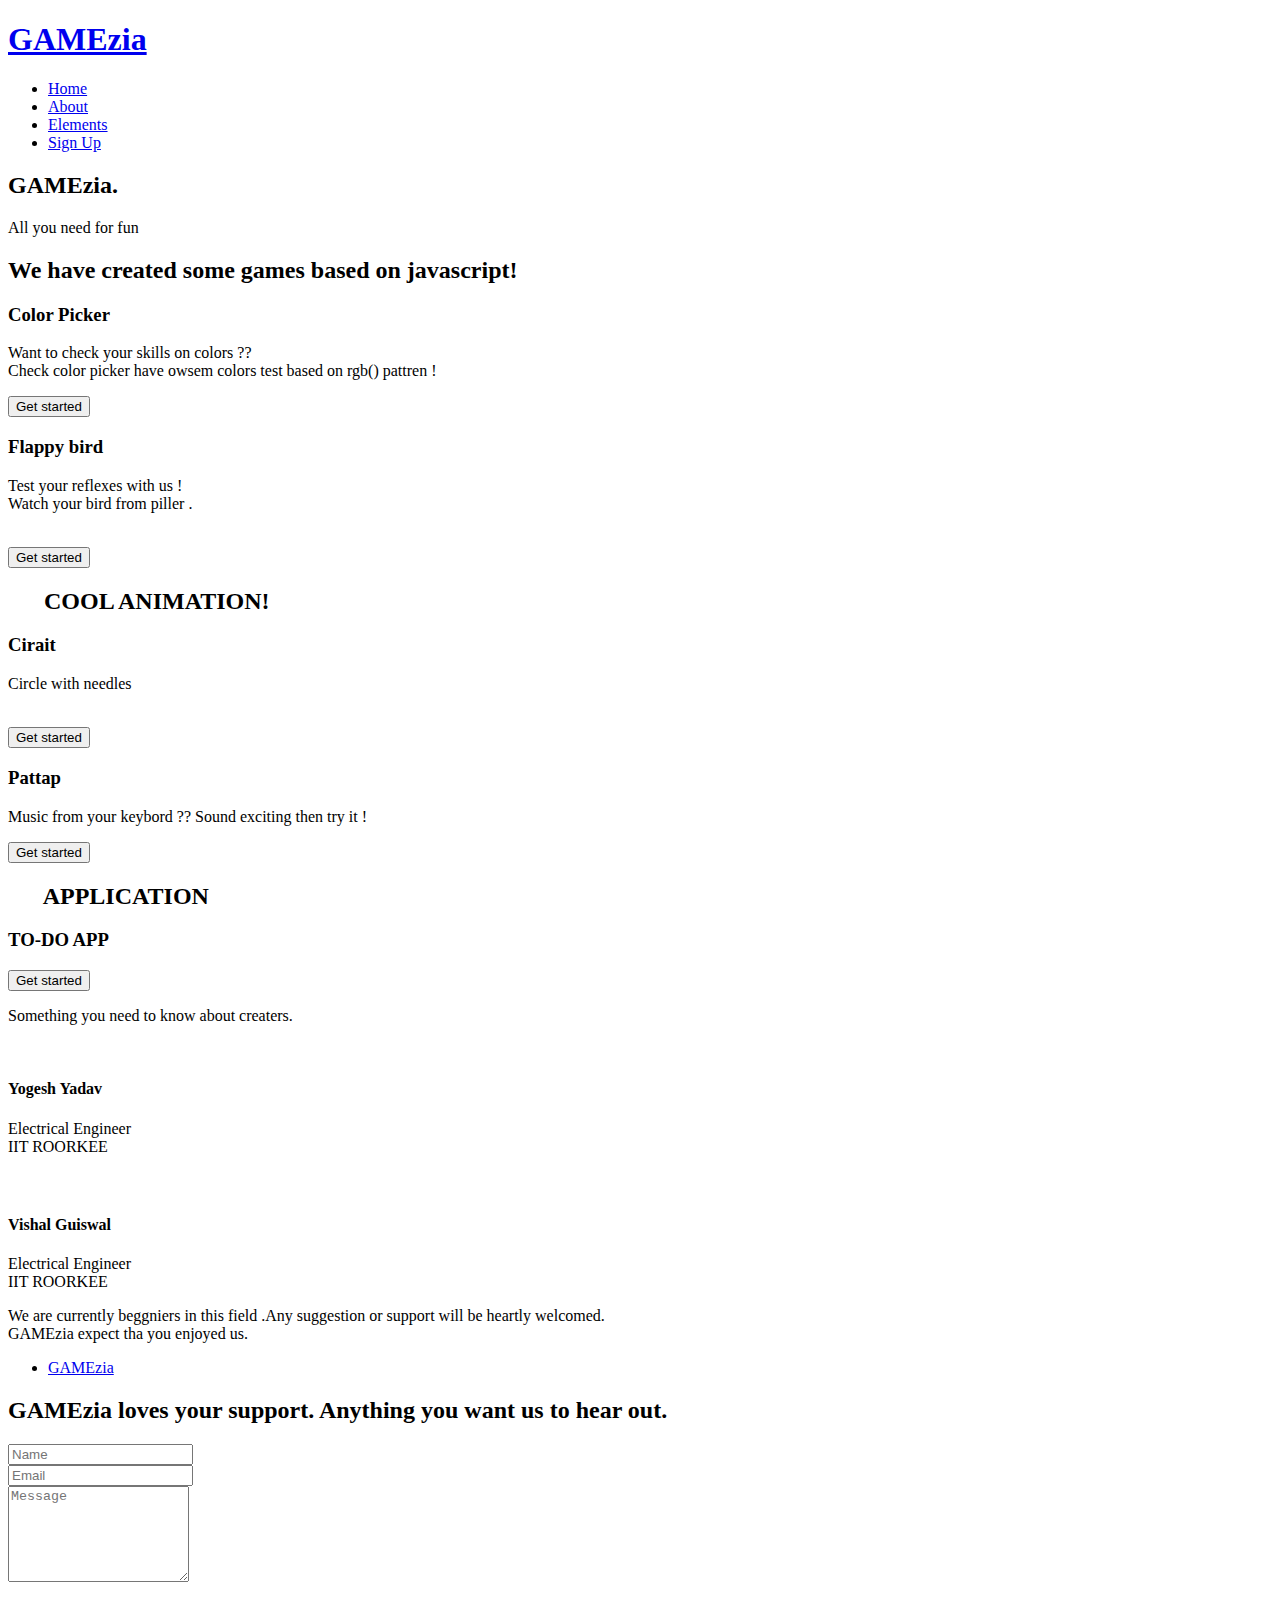
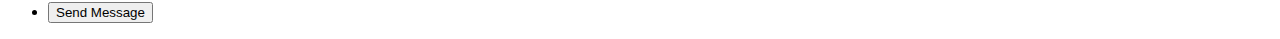
==== index.html @ 98dc9302 "Create index.html" ====
<!DOCTYPE html>

<html lang="en">
	<head>
		<meta charset="UTF-8">
		<title>GAMEzia.org</title>
		<meta http-equiv="content-type" content="text/html; charset=utf-8" />
		<meta name="description" content="" />
		<meta name="keywords" content="" />
		<!--[if lte IE 8]><script src="js/html5shiv.js"></script><![endif]-->
		<script src="jquery.min.js"></script>
		<script src="skel.min.js"></script>
		<script src="skel-layers.min.js"></script>
		<script src="init.js"></script>
			<link rel="stylesheet" href="skel.css" />
			<link rel="stylesheet" href="style.css" />
			<link rel="stylesheet" href="style-xlarge.css" />
	</head>
	<body class="landing">

		<!-- Header -->
			<header id="header">
				<h1><a href="index.html">GAMEzia</a></h1>
				<nav id="nav">
					<ul>
						<li><a href="index.html">Home</a></li>
						<li><a href="index.html">About</a></li>
						<li><a href="index.html">Elements</a></li>
						<li><a href="#" class="button special">Sign Up</a></li>
					</ul>
				</nav>
			</header>

		<!-- Banner -->
			<section id="banner">
				<h2> GAMEzia.</h2>
				<p>All you need for fun</p>
				
			</section>

		<!-- One -->
			<section id="one" class="wrapper style1 special">
				<div class="container">
					<header class="major">
						<h2>We have created some games based on javascript!</h2>
					
					</header>
					<div class="row 150%">
						<div class="4u 12u$(medium) 12u$(xsmall)">
							<section class="box">
								<i class="icon big rounded color1 fa-cloud"></i>
								<h3>Color Picker </h3>
								<p>Want to check your skills on colors ?? <br>
									Check color picker have owsem colors test based on rgb() pattren !
									<form action="rgb.html">
      								<button class="btn btn-default btn-lg" i class="fa fa-paw" ></i> Get started</button>
    									</form>  	
								</p>
							</section>
						</div>
						<div class="4u 12u$(medium) 12u$(xsmall)">
							<section class="box">
								<i class="icon big rounded color9 fa-desktop"></i>
								<h3>Flappy bird</h3>
								<p>  Test your reflexes with us ! <br>
									Watch your bird from piller . 
									&nbsp &nbsp &nbsp&nbsp<br>
									&nbsp&nbsp&nbsp&nbsp<br>
									<form action="game.html">
      								<button class="btn btn-default btn-lg" i class="fa fa-paw" ></i> Get started</button>
    									</form>
								</p>
							</section>
						</div>
						
						<header class="major">
						<h2> &nbsp&nbsp&nbsp&nbsp&nbsp COOL ANIMATION!  &nbsp&nbsp&nbsp &nbsp&nbsp&nbsp &nbsp&nbsp&nbsp &nbsp&nbsp&nbsp &nbsp&nbsp&nbsp &nbsp&nbsp&nbsp &nbsp&nbsp&nbsp &nbsp&nbsp&nbsp &nbsp&nbsp&nbsp &nbsp&nbsp&nbsp &nbsp&nbsp&nbsp &nbsp&nbsp&nbsp &nbsp&nbsp&nbsp &nbsp&nbsp&nbsp &nbsp&nbsp&nbsp &nbsp&nbsp&nbsp</h2>
					
					</header>

						
						<div class="4u 12u$(medium) 12u$(xsmall)">
							<section class="box">
								<i class="icon big rounded color1 fa-cloud"></i>
								<h3>Cirait </h3>
								<p>Circle with  needles  <br>
									&nbsp&nbsp&nbsp &nbsp&nbsp&nbsp &nbsp&nbsp&nbsp &nbsp&nbsp&nbsp
									&nbsp&nbsp&nbsp &nbsp&nbsp&nbsp &nbsp&nbsp&nbsp &nbsp&nbsp&nbsp
									<form action="cirait.html">
      								<button class="btn btn-default btn-lg" i class="fa fa-paw" ></i> Get started</button>
    									</form>  	
								</p>
							</section>
						</div>
						
						<div class="4u$ 12u$(medium) 12u$(xsmall)">
							<section class="box">
								<i class="icon big rounded color6 fa-rocket"></i>
								<h3>Pattap</h3>
								<p> 
									 Music from your keybord ?? 
									 Sound exciting then try it !  
									<form action="/pattap/circle.html">
      								<button class="btn btn-default btn-lg" i class="fa fa-paw" ></i> Get started</button>
    									</form>

								</p>
							</section>
						</div>

						
						<header class="major">
						<h2> &nbsp &nbsp&nbsp&nbsp APPLICATION &nbsp&nbsp&nbsp &nbsp&nbsp&nbsp &nbsp&nbsp&nbsp &nbsp&nbsp&nbsp
									&nbsp&nbsp&nbsp &nbsp&nbsp&nbsp &nbsp&nbsp&nbsp &nbsp&nbsp&nbsp&nbsp&nbsp&nbsp &nbsp&nbsp&nbsp &nbsp&nbsp&nbsp &nbsp&nbsp&nbsp
									&nbsp&nbsp&nbsp &nbsp&nbsp&nbsp &nbsp&nbsp&nbsp &nbsp&nbsp&nbsp</h2>
					
					</header>
							
						<div class="4u$ 12u$(medium) 12u$(xsmall)">
							<section class="box">
								<i class="icon big rounded color6 fa-address-book"></i>
								<h3>TO-DO APP</h3>
								<p>   
									 
									<form action="/todoapp/todo.html">
      								<button class="btn btn-default btn-lg" i class="fa fa-paw" ></i> Get started</button>
    									</form>

								</p>
							</section>
						</div>






					</div>
				</div>
			</section>

		<!-- Two -->
			<section id="two" class="wrapper style2 special">
				<div class="container">
					<header class="major">
						
						<p>Something you need to know about creaters.</p>
					</header>
					<section class="profiles">
						<div class="row">
							<section class="3u 6u$(medium) 12u$(xsmall) profile">
								<img src="profile_placeholder.gif" alt="" />
								<h4>Yogesh Yadav</h4>

								<p>Electrical Engineer <br>
								IIT ROORKEE

								</p>
							</section>
							<section class="3u 6u$(medium) 12u$(xsmall) profile">
								
								<h4></h4>
								<p></p>
							</section>
							<section class="3u 6u$(medium) 12u$(xsmall) profile">
								
								<h4></h4>
								<p></p>
							</section>
							<section class="3u$ 6u$(medium) 12u$(xsmall) profile">
								<img src="profile_placeholder.gif" alt="" />
								<h4>Vishal Guiswal</h4>
								<p>Electrical Engineer <br>
								IIT ROORKEE
								</p>

							</section>
						</div>
					</section>
					<footer>
						<p>We are currently beggniers in this field .Any suggestion or support will be heartly welcomed.<br>
							GAMEzia expect tha you enjoyed us.
						</p>
						<ul class="actions">
							<li>
								<a href="#" class="button big">GAMEzia</a>
							</li>
						</ul>
					</footer>
				</div>
			</section>

		<!-- Three -->
			<section id="three" class="wrapper style3 special">
				<div class="container">
					<header class="major">
						<h2>GAMEzia loves your support. Anything you want us to hear out.</h2>
					
					</header>
				</div>
				<div class="container 50%">
					<form action="#" method="post">
						<div class="row uniform">
							<div class="6u 12u$(small)">
								<input name="name" id="name" value="" placeholder="Name" type="text">
							</div>
							<div class="6u$ 12u$(small)">
								<input name="email" id="email" value="" placeholder="Email" type="email">
							</div>
							<div class="12u$">
								<textarea name="message" id="message" placeholder="Message" rows="6"></textarea>
							</div>
							<div class="12u$">
								<ul class="actions">
									<li><input value="Send Message" class="special big" type="submit"></li>
								</ul>
							</div>
						</div>
					</form>
				</div>
			</section>

		<!-- Footer -->
			<footer id="footer">
				
		
					
			
			</footer>

	</body>
</html>
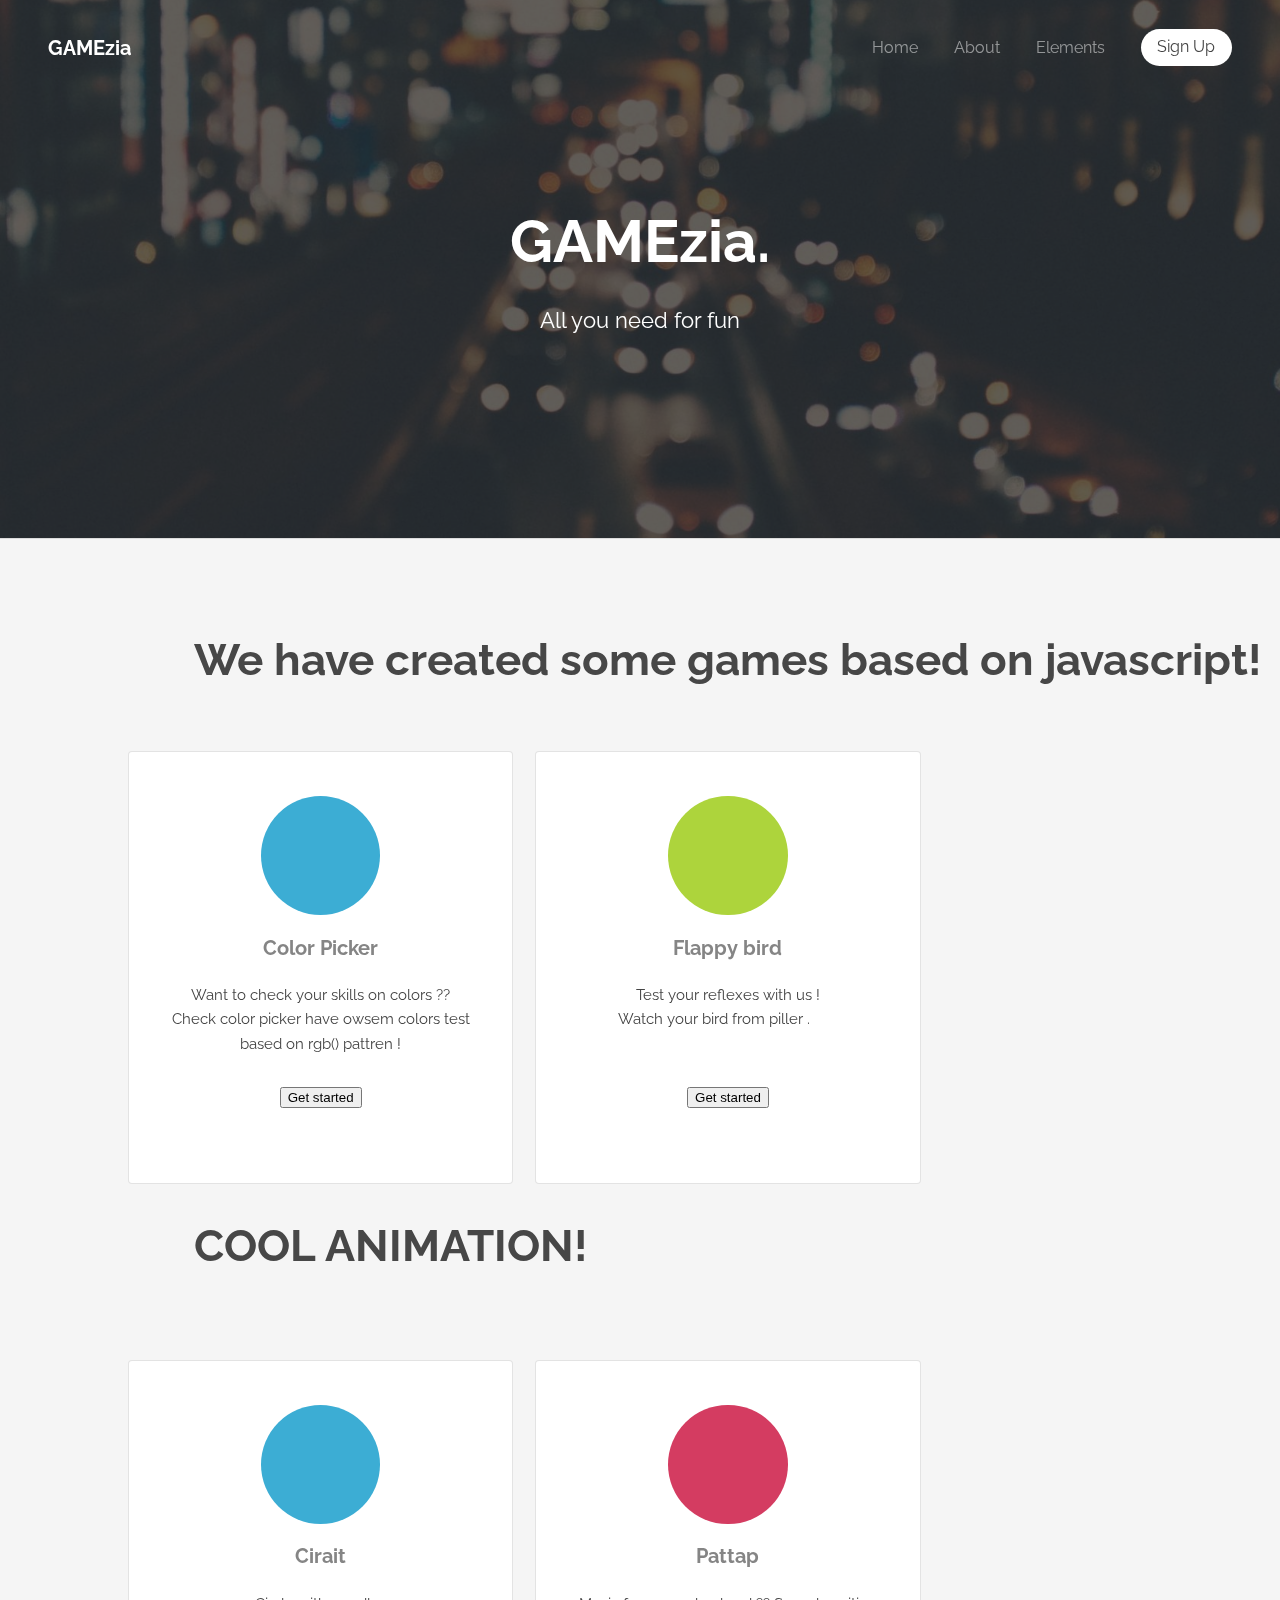
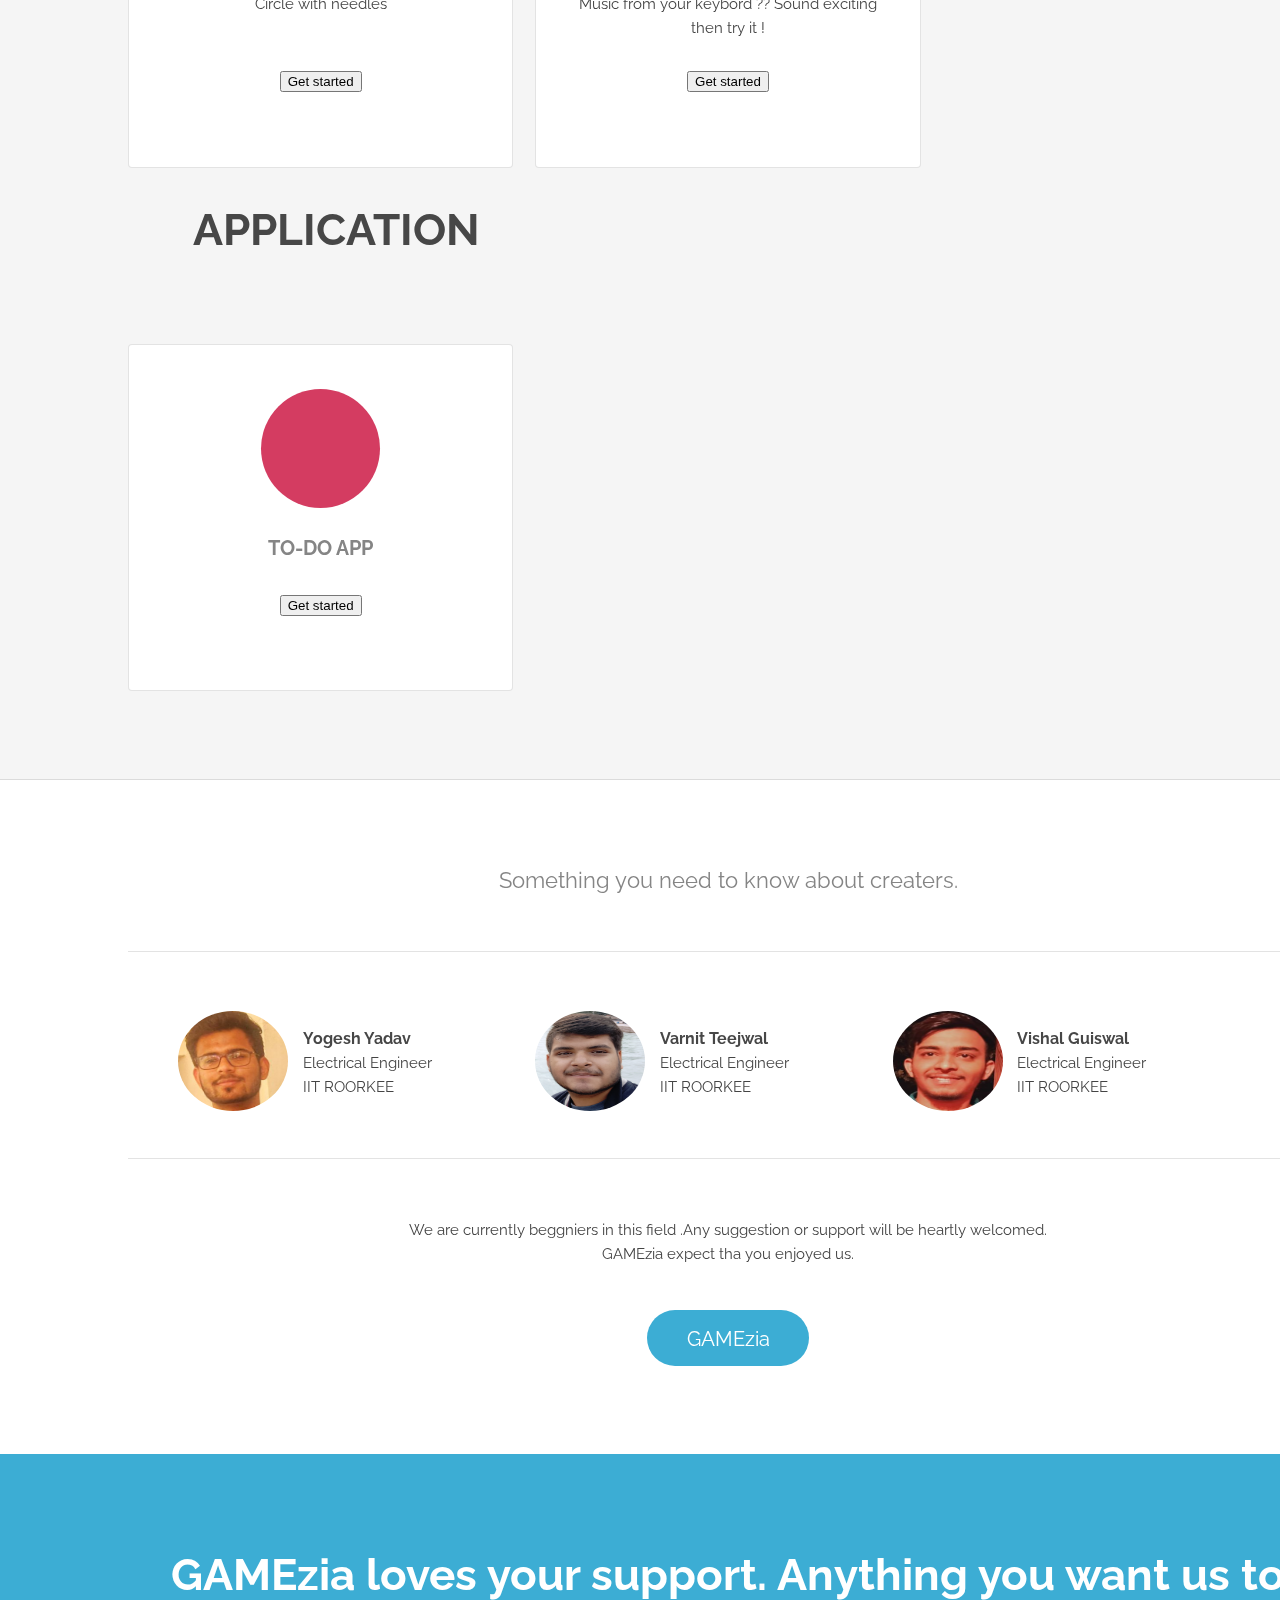
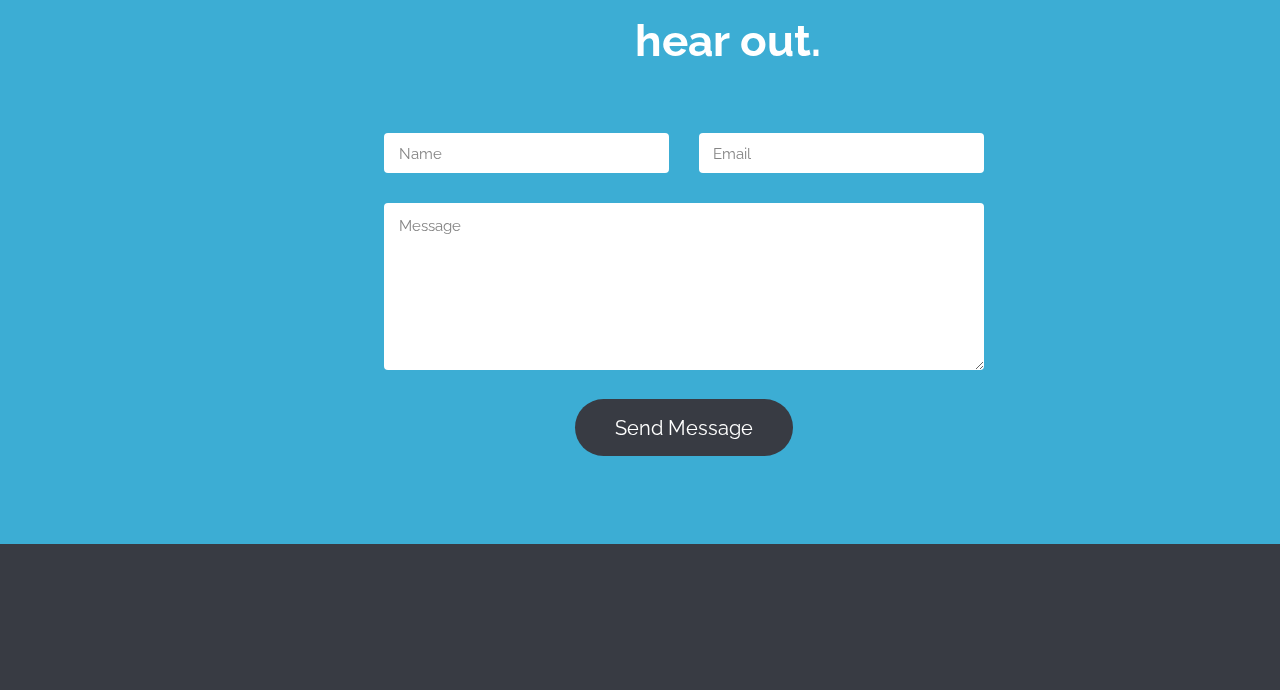
==== commit 168222e1: "Add files via upload" ====
--- a/index.html
+++ b/index.html
@@ -100,7 +100,7 @@
 								<p> 
 									 Music from your keybord ?? 
 									 Sound exciting then try it !  
-									<form action="/pattap/circle.html">
+									<form action="pattap/circle.html">
       								<button class="btn btn-default btn-lg" i class="fa fa-paw" ></i> Get started</button>
     									</form>
 
@@ -122,7 +122,7 @@
 								<h3>TO-DO APP</h3>
 								<p>   
 									 
-									<form action="/todoapp/todo.html">
+									<form action="todoapp/todo.html">
       								<button class="btn btn-default btn-lg" i class="fa fa-paw" ></i> Get started</button>
     									</form>
 
@@ -149,7 +149,7 @@
 					<section class="profiles">
 						<div class="row">
 							<section class="3u 6u$(medium) 12u$(xsmall) profile">
-								<img src="profile_placeholder.gif" alt="" />
+								<img style="width: 110px; height: 100px;align-content: center;" src="yogesh.PNG" alt="" />
 								<h4>Yogesh Yadav</h4>
 
 								<p>Electrical Engineer <br>
@@ -158,17 +158,17 @@
 								</p>
 							</section>
 							<section class="3u 6u$(medium) 12u$(xsmall) profile">
-								
-								<h4></h4>
-								<p></p>
-							</section>
-							<section class="3u 6u$(medium) 12u$(xsmall) profile">
-								
-								<h4></h4>
-								<p></p>
-							</section>
+								<img style="width: 110px; height: 100px;align-content: center;" src="varnit.PNG" alt="" />
+								<h4>Varnit Teejwal</h4>
+
+								<p>Electrical Engineer <br>
+								IIT ROORKEE
+
+								</p>
+							</section>
+							 
 							<section class="3u$ 6u$(medium) 12u$(xsmall) profile">
-								<img src="profile_placeholder.gif" alt="" />
+								<img style="width: 110px; height: 100px;align-content: center;" src="vishal.PNG" alt="" />
 								<h4>Vishal Guiswal</h4>
 								<p>Electrical Engineer <br>
 								IIT ROORKEE
--- a/skel.css
+++ b/skel.css
@@ -0,0 +1,252 @@
+/* Resets (http://meyerweb.com/eric/tools/css/reset/ | v2.0 | 20110126 | License: none (public domain)) */
+
+	html,body,div,span,applet,object,iframe,h1,h2,h3,h4,h5,h6,p,blockquote,pre,a,abbr,acronym,address,big,cite,code,del,dfn,em,img,ins,kbd,q,s,samp,small,strike,strong,sub,sup,tt,var,b,u,i,center,dl,dt,dd,ol,ul,li,fieldset,form,label,legend,table,caption,tbody,tfoot,thead,tr,th,td,article,aside,canvas,details,embed,figure,figcaption,footer,header,hgroup,menu,nav,output,ruby,section,summary,time,mark,audio,video{margin:0;padding:0;border:0;font-size:100%;font:inherit;vertical-align:baseline;}article,aside,details,figcaption,figure,footer,header,hgroup,menu,nav,section{display:block;}body{line-height:1;}ol,ul{list-style:none;}blockquote,q{quotes:none;}blockquote:before,blockquote:after,q:before,q:after{content:'';content:none;}table{border-collapse:collapse;border-spacing:0;}body{-webkit-text-size-adjust:none}
+
+/* Box Model */
+
+	*, *:before, *:after {
+		-moz-box-sizing: border-box;
+		-webkit-box-sizing: border-box;
+		box-sizing: border-box;
+	}
+
+/* Container */
+
+	.container {
+		 margin: 0px 10%;
+
+		/* width: (containers) */
+		width: 1200px;
+	}
+
+	/* Modifiers */
+
+		/* 125% */
+			.container.\31 25\25 {
+				width: 100%;
+
+				/* max-width: (containers * 1.25) */
+				max-width: 1500px;
+
+				/* min-width: (containers) */
+				min-width: 1200px;
+			}
+
+		/* 75% */
+			.container.\37 5\25 {
+
+				/* width: (containers * 0.75) */
+				width: 900px;
+
+			}
+
+		/* 50% */
+			.container.\35 0\25 {
+
+				/* width: (containers * 0.50) */
+				width: 600px;
+				margin: 0px 30%;
+
+			}
+
+		/* 25% */
+			.container.\32 5\25 {
+
+				/* width: (containers * 0.25) */
+				width: 300px;
+
+			}
+
+/* Grid */
+
+	.row {
+		border-bottom: solid 1px transparent;
+	}
+
+	.row > * {
+		float: left;
+	}
+
+	.row:after, .row:before {
+		content: '';
+		display: block;
+		clear: both;
+		height: 0;
+	}
+
+	.row.uniform > * > :first-child {
+		margin-top: 0;
+	}
+
+	.row.uniform > * > :last-child {
+		margin-bottom: 0;
+	}
+
+	/* Gutters */
+
+		/* Normal */
+
+			.row > * {
+				/* padding: (gutters.horizontal) 0 0 (gutters.vertical) */
+				padding: 0 0 0 2em;
+			}
+
+			.row {
+				/* margin: -(gutters.horizontal) 0 -1px -(gutters.vertical) */
+				margin: 0 0 -1px -2em;
+			}
+
+			.row.uniform > * {
+				/* padding: (gutters.vertical) 0 0 (gutters.vertical) */
+				padding: 2em 0 0 2em;
+			}
+
+			.row.uniform {
+				/* margin: -(gutters.vertical) 0 -1px -(gutters.vertical) */
+				margin: -2em 0 -1px -2em;
+			}
+
+		/* 200% */
+
+			.row.\32 00\25 > * {
+				/* padding: (gutters.horizontal) 0 0 (gutters.vertical) */
+				padding: 0 0 0 4em;
+			}
+
+			.row.\32 00\25 {
+				/* margin: -(gutters.horizontal) 0 -1px -(gutters.vertical) */
+				margin: 0 0 -1px -4em;
+			}
+
+			.row.uniform.\32 00\25 > * {
+				/* padding: (gutters.vertical) 0 0 (gutters.vertical) */
+				padding: 4em 0 0 4em;
+			}
+
+			.row.uniform.\32 00\25 {
+				/* margin: -(gutters.vertical) 0 -1px -(gutters.vertical) */
+				margin: -4em 0 -1px -4em;
+			}
+
+		/* 150% */
+
+			.row.\31 50\25 > * {
+				/* padding: (gutters.horizontal) 0 0 (gutters.vertical) */
+				padding: 0 0 0 1.5em;
+			}
+
+			.row.\31 50\25 {
+				/* margin: -(gutters.horizontal) 0 -1px -(gutters.vertical) */
+				margin: 0 0 -1px -1.5em;
+			}
+
+			.row.uniform.\31 50\25 > * {
+				/* padding: (gutters.vertical) 0 0 (gutters.vertical) */
+				padding: 1.5em 0 0 1.5em;
+			}
+
+			.row.uniform.\31 50\25 {
+				/* margin: -(gutters.vertical) 0 -1px -(gutters.vertical) */
+				margin: -1.5em 0 -1px -1.5em;
+			}
+
+		/* 50% */
+
+			.row.\35 0\25 > * {
+				/* padding: (gutters.horizontal) 0 0 (gutters.vertical) */
+				padding: 0 0 0 1em;
+			}
+
+			.row.\35 0\25 {
+				/* margin: -(gutters.horizontal) 0 -1px -(gutters.vertical) */
+				margin: 0 0 -1px -1em;
+			}
+
+			.row.uniform.\35 0\25 > * {
+				/* padding: (gutters.vertical) 0 0 (gutters.vertical) */
+				padding: 1em 0 0 1em;
+			}
+
+			.row.uniform.\35 0\25 {
+				/* margin: -(gutters.vertical) 0 -1px -(gutters.vertical) */
+				margin: -1em 0 -1px -1em;
+			}
+
+		/* 25% */
+
+			.row.\32 5\25 > * {
+				/* padding: (gutters.horizontal) 0 0 (gutters.vertical) */
+				padding: 0 0 0 0.5em;
+			}
+
+			.row.\32 5\25 {
+				/* margin: -(gutters.horizontal) 0 -1px -(gutters.vertical) */
+				margin: 0 0 -1px -0.5em;
+			}
+
+			.row.uniform.\32 5\25 > * {
+				/* padding: (gutters.vertical) 0 0 (gutters.vertical) */
+				padding: 0.5em 0 0 0.5em;
+			}
+
+			.row.uniform.\32 5\25 {
+				/* margin: -(gutters.vertical) 0 -1px -(gutters.vertical) */
+				margin: -0.5em 0 -1px -0.5em;
+			}
+
+		/* 0% */
+
+			.row.\30 \25 > * {
+				padding: 0;
+			}
+
+			.row.\30 \25 {
+				margin: 0 0 -1px 0;
+			}
+
+	/* Cells */
+
+		.\31 2u, .\31 2u\24 { width: 100%; clear: none; margin-left: 0; }
+		.\31 1u, .\31 1u\24 { width: 91.6666666667%; clear: none; margin-left: 0; }
+		.\31 0u, .\31 0u\24 { width: 83.3333333333%; clear: none; margin-left: 0; }
+		.\39 u, .\39 u\24 { width: 75%; clear: none; margin-left: 0; }
+		.\38 u, .\38 u\24 { width: 66.6666666667%; clear: none; margin-left: 0; }
+		.\37 u, .\37 u\24 { width: 58.3333333333%; clear: none; margin-left: 0; }
+		.\36 u, .\36 u\24 { width: 50%; clear: none; margin-left: 0; }
+		.\35 u, .\35 u\24 { width: 41.6666666667%; clear: none; margin-left: 0; }
+		.\34 u, .\34 u\24 { width: 33.3333333333%; clear: none; margin-left: 0; }
+                /*for mobiles*/
+                @media only screen and (max-width: 600px){
+                .\34 u, .\34 u\24 { width:100%; clear: none; margin-left:0; } 
+                }
+		.\33 u, .\33 u\24 { width: 25%; clear: none; margin-left: 50px; }
+		.\32 u, .\32 u\24 { width: 16.6666666667%; clear: none; margin-left: ; }
+		.\31 u, .\31 u\24 { width: 8.3333333333%; clear: none; margin-left: 0; }
+
+		.\31 2u\24 + *,
+		.\31 1u\24 + *,
+		.\31 0u\24 + *,
+		.\39 u\24 + *,
+		.\38 u\24 + *,
+		.\37 u\24 + *,
+		.\36 u\24 + *,
+		.\35 u\24 + *,
+		.\34 u\24 + *,
+		.\33 u\24 + *,
+		.\32 u\24 + *,
+		.\31 u\24 + * {
+			clear: left;
+		}
+
+		.\-11u { margin-left: 91.6666666667% }
+		.\-10u { margin-left: 83.3333333333% }
+		.\-9u { margin-left: 75% }
+		.\-8u { margin-left: 66.6666666667% }
+		.\-7u { margin-left: 58.3333333333% }
+		.\-6u { margin-left: 50% }
+		.\-5u { margin-left: 41.6666666667% }
+		.\-4u { margin-left: 33.3333333333% }
+		.\-3u { margin-left: 25% }
+		.\-2u { margin-left: 16.6666666667% }
+		.\-1u { margin-left: 8.3333333333% }
+		  
--- a/style.css
+++ b/style.css
@@ -0,0 +1,1229 @@
+@charset "UTF-8";
+@import url(font-awesome.min.css);
+@import url(http://fonts.googleapis.com/css?family=Raleway:700,400);
+
+/*
+	Transit by TEMPLATED
+	templated.co @templatedco
+	Released for free under the Creative Commons Attribution 3.0 license (templated.co/license)
+*/
+
+/* Basic */
+
+	body {
+		background: #fff;
+	}
+                .game {
+			canvas {
+				width:1120;
+				height:500;
+				@media only screen and (max-width: 600px){
+                                width:100%;
+				height:70%;
+				}
+			}
+                  }
+
+		body.is-loading *, body.is-loading *:before, body.is-loading *:after {
+			-moz-animation: none !important;
+			-webkit-animation: none !important;
+			-o-animation: none !important;
+			-ms-animation: none !important;
+			animation: none !important;
+			-moz-transition: none !important;
+			-webkit-transition: none !important;
+			-o-transition: none !important;
+			-ms-transition: none !important;
+			transition: none !important;
+		}
+
+	body, input, select, textarea {
+		color: #444;
+		font-family: "Raleway", Helvetica, sans-serif;
+		font-size: 13pt;
+		font-weight: 400;
+		line-height: 1.65em;
+	}
+
+	a {
+		color: #383b43;
+		text-decoration: none;
+	}
+
+		a:active, a:hover {
+			text-decoration: underline;
+		}
+
+	strong, b {
+		color: #474747;
+		font-weight: 700;
+	}
+
+	em, i {
+		font-style: italic;
+	}
+
+	p {
+		margin: 0 0 2em 0;
+	}
+
+	h1, h2, h3, h4, h5, h6 {
+		color: #474747;
+		font-weight: 700;
+		line-height: 1em;
+		margin: 0 0 1em 0;
+	}
+
+		h1 a, h2 a, h3 a, h4 a, h5 a, h6 a {
+			color: inherit;
+			text-decoration: none;
+		}
+
+	h2 {
+		font-size: 1.75em;
+		line-height: 1.5em;
+	}
+
+	h3 {
+		font-size: 1.35em;
+		line-height: 1.5em;
+	}
+
+	h4 {
+		font-size: 1.1em;
+		line-height: 1.5em;
+	}
+
+	h5 {
+		font-size: 0.9em;
+		line-height: 1.5em;
+	}
+
+	h6 {
+		font-size: 0.7em;
+		line-height: 1.5em;
+	}
+
+	sub {
+		font-size: 0.8em;
+		position: relative;
+		top: 0.5em;
+	}
+
+	sup {
+		font-size: 0.8em;
+		position: relative;
+		top: -0.5em;
+	}
+
+	hr {
+		border: 0;
+		border-bottom: solid 1px rgba(144, 144, 144, 0.25);
+		margin: 2em 0;
+	}
+
+		hr.major {
+			margin: 3em 0;
+		}
+
+	blockquote {
+		border-left: solid 4px rgba(144, 144, 144, 0.25);
+		font-style: italic;
+		margin: 0 0 2em 0;
+		padding: 0.5em 0 0.5em 2em;
+	}
+
+	code {
+		background: rgba(144, 144, 144, 0.075);
+		border-radius: 4px;
+		border: solid 1px rgba(144, 144, 144, 0.25);
+		font-family: "Courier New", monospace;
+		font-size: 0.9em;
+		margin: 0 0.25em;
+		padding: 0.25em 0.65em;
+	}
+
+	pre {
+		-webkit-overflow-scrolling: touch;
+		font-family: "Courier New", monospace;
+		font-size: 0.9em;
+		margin: 0 0 2em 0;
+	}
+
+		pre code {
+			display: block;
+			line-height: 1.75em;
+			padding: 1em 1.5em;
+			overflow-x: auto;
+		}
+
+	.align-left {
+		text-align: left;
+	}
+
+	.align-center {
+		text-align: center;
+	}
+
+	.align-right {
+		text-align: right;
+	}
+
+/* Section/Article */
+
+	section.special, article.special {
+		text-align: center;
+	}
+
+	header p {
+		color: #858585;
+		position: relative;
+		margin: 0 0 1.5em 0;
+	}
+
+	header h2 + p {
+		font-size: 1.25em;
+		margin-top: -1em;
+		line-height: 1.5em;
+	}
+
+	header h3 + p {
+		font-size: 1.1em;
+		margin-top: -0.8em;
+		line-height: 1.5em;
+	}
+
+	header h4 + p,
+	header h5 + p,
+	header h6 + p {
+		font-size: 0.9em;
+		margin-top: -0.6em;
+		line-height: 1.5em;
+	}
+
+	header.major {
+		text-align: center;
+		margin-bottom: 4em;
+	}
+
+		header.major h2 {
+			font-size: 3em;
+			margin-bottom: 0.5em;
+		}
+
+		header.major p {
+			font-size: 1.5em;
+		}
+
+/* Form */
+
+	form {
+		margin: 0 0 2em 0;
+	}
+
+	label {
+		color: #474747;
+		display: block;
+		font-size: 0.9em;
+		font-weight: 700;
+		margin: 0 0 1em 0;
+	}
+
+	input[type="text"],
+	input[type="password"],
+	input[type="email"],
+	select,
+	textarea {
+		-moz-appearance: none;
+		-webkit-appearance: none;
+		-o-appearance: none;
+		-ms-appearance: none;
+		appearance: none;
+		background: rgba(144, 144, 144, 0.075);
+		border-radius: 4px;
+		border: none;
+		color: inherit;
+		display: block;
+		outline: 0;
+		padding: 0 1em;
+		text-decoration: none;
+		width: 100%;
+	}
+
+		input[type="text"]:invalid,
+		input[type="password"]:invalid,
+		input[type="email"]:invalid,
+		select:invalid,
+		textarea:invalid {
+			box-shadow: none;
+		}
+
+		input[type="text"]:focus,
+		input[type="password"]:focus,
+		input[type="email"]:focus,
+		select:focus,
+		textarea:focus {
+			border-color: #383b43;
+			box-shadow: 0 0 0 1px #383b43;
+		}
+
+	.select-wrapper {
+		text-decoration: none;
+		display: block;
+		position: relative;
+	}
+
+		.select-wrapper:before {
+			content: "";
+			-moz-osx-font-smoothing: grayscale;
+			-webkit-font-smoothing: antialiased;
+			font-family: FontAwesome;
+			font-style: normal;
+			font-weight: normal;
+			text-transform: none !important;
+		}
+
+		.select-wrapper:before {
+			color: rgba(144, 144, 144, 0.25);
+			display: block;
+			height: 2.75em;
+			line-height: 2.75em;
+			pointer-events: none;
+			position: absolute;
+			right: 0;
+			text-align: center;
+			top: 0;
+			width: 2.75em;
+		}
+
+		.select-wrapper select::-ms-expand {
+			display: none;
+		}
+
+	input[type="text"],
+	input[type="password"],
+	input[type="email"],
+	select {
+		height: 2.75em;
+	}
+
+	textarea {
+		padding: 0.75em 1em;
+	}
+
+	input[type="checkbox"],
+	input[type="radio"] {
+		-moz-appearance: none;
+		-webkit-appearance: none;
+		-o-appearance: none;
+		-ms-appearance: none;
+		appearance: none;
+		display: block;
+		float: left;
+		margin-right: -2em;
+		opacity: 0;
+		width: 1em;
+		z-index: -1;
+	}
+
+		input[type="checkbox"] + label,
+		input[type="radio"] + label {
+			text-decoration: none;
+			color: #444;
+			cursor: pointer;
+			display: inline-block;
+			font-size: 1em;
+			font-weight: 400;
+			padding-left: 2.4em;
+			padding-right: 0.75em;
+			position: relative;
+		}
+
+			input[type="checkbox"] + label:before,
+			input[type="radio"] + label:before {
+				-moz-osx-font-smoothing: grayscale;
+				-webkit-font-smoothing: antialiased;
+				font-family: FontAwesome;
+				font-style: normal;
+				font-weight: normal;
+				text-transform: none !important;
+			}
+
+			input[type="checkbox"] + label:before,
+			input[type="radio"] + label:before {
+				background: rgba(144, 144, 144, 0.075);
+				border-radius: 4px;
+				border: solid 1px rgba(144, 144, 144, 0.25);
+				content: '';
+				display: inline-block;
+				height: 1.65em;
+				left: 0;
+				line-height: 1.58125em;
+				position: absolute;
+				text-align: center;
+				top: 0;
+				width: 1.65em;
+			}
+
+		input[type="checkbox"]:checked + label:before,
+		input[type="radio"]:checked + label:before {
+			background: #3cadd4;
+			border-color: #3cadd4;
+			color: #ffffff;
+			content: '\f00c';
+		}
+
+		input[type="checkbox"]:focus + label:before,
+		input[type="radio"]:focus + label:before {
+			border-color: #383b43;
+			box-shadow: 0 0 0 1px #383b43;
+		}
+
+	input[type="checkbox"] + label:before {
+		border-radius: 4px;
+	}
+
+	input[type="radio"] + label:before {
+		border-radius: 100%;
+	}
+
+	::-webkit-input-placeholder {
+		color: #858585 !important;
+		opacity: 1.0;
+	}
+
+	:-moz-placeholder {
+		color: #858585 !important;
+		opacity: 1.0;
+	}
+
+	::-moz-placeholder {
+		color: #858585 !important;
+		opacity: 1.0;
+	}
+
+	:-ms-input-placeholder {
+		color: #858585 !important;
+		opacity: 1.0;
+	}
+
+	.formerize-placeholder {
+		color: #858585 !important;
+		opacity: 1.0;
+	}
+
+/* Box */
+
+	.box {
+		border-radius: 4px;
+		border: solid 1px rgba(144, 144, 144, 0.25);
+		margin-bottom: 2em;
+		padding: 1.5em;
+	}
+
+		.box > :last-child,
+		.box > :last-child > :last-child,
+		.box > :last-child > :last-child > :last-child {
+			margin-bottom: 0;
+		}
+
+		.box.alt {
+			border: 0;
+			border-radius: 0;
+			padding: 0;
+		}
+
+/* Icon */
+
+	.icon {
+		text-decoration: none;
+		border-bottom: none;
+		position: relative;
+	}
+
+		.icon:before {
+			-moz-osx-font-smoothing: grayscale;
+			-webkit-font-smoothing: antialiased;
+			font-family: FontAwesome;
+			font-style: normal;
+			font-weight: normal;
+			text-transform: none !important;
+		}
+
+		.icon:active, .icon:hover {
+			text-decoration: none;
+		}
+
+		.icon > .label {
+			display: none;
+		}
+
+		.icon.rounded {
+			background-color: #383b43;
+			border-radius: 100%;
+			color: #ffffff;
+			display: inline-block;
+			height: 3.25em;
+			line-height: 3.25em;
+			text-align: center;
+			width: 3.25em;
+		}
+
+			.icon.rounded.big {
+				font-size: 2.5em;
+				margin-bottom: 0.5em;
+			}
+
+			.icon.rounded.color1 {
+				background-color: #3cadd4;
+			}
+
+			.icon.rounded.color2 {
+				background-color: #3c61d4;
+			}
+
+			.icon.rounded.color3 {
+				background-color: #633cd4;
+			}
+
+			.icon.rounded.color4 {
+				background-color: #af3cd4;
+			}
+
+			.icon.rounded.color5 {
+				background-color: #d43cad;
+			}
+
+			.icon.rounded.color6 {
+				background-color: #d43c61;
+			}
+
+			.icon.rounded.color7 {
+				background-color: #d4633c;
+			}
+
+			.icon.rounded.color8 {
+				background-color: #d4af3c;
+			}
+
+			.icon.rounded.color9 {
+				background-color: #add43c;
+			}
+
+			.icon.rounded.color10 {
+				background-color: #61d43c;
+			}
+
+			.icon.rounded.fa-twitter {
+				background-color: #2daae4;
+			}
+
+			.icon.rounded.fa-facebook {
+				background-color: #39599f;
+			}
+
+			.icon.rounded.fa-google-plus {
+				background-color: #c91e1f;
+			}
+
+			.icon.rounded.fa-dribbble {
+				background-color: #c4376b;
+			}
+
+			.icon.rounded.fa-tumblr, .icon.rounded.fa-linkedin {
+				background-color: #31516a;
+			}
+
+			.icon.rounded.fa-rss {
+				background-color: #f2600b;
+			}
+
+/* Image */
+
+	.image {
+		border-radius: 4px;
+		border: 0;
+		display: inline-block;
+		position: relative;
+	}
+
+		.image img {
+			border-radius: 4px;
+			display: block;
+		}
+
+		.image.left {
+			float: left;
+			padding: 0 1.5em 1em 0;
+			top: 0.25em;
+		}
+
+		.image.right {
+			float: right;
+			padding: 0 0 1em 1.5em;
+			top: 0.25em;
+		}
+
+		.image.left, .image.right {
+			max-width: 40%;
+		}
+
+			.image.left img, .image.right img {
+				width: 100%;
+			}
+
+		.image.fit {
+			display: block;
+			margin: 0 0 2em 0;
+			width: 100%;
+		}
+
+			.image.fit img {
+				width: 100%;
+			}
+
+/* List */
+
+	ol {
+		list-style: decimal;
+		margin: 0 0 2em 0;
+		padding-left: 1.25em;
+	}
+
+		ol li {
+			padding-left: 0.25em;
+		}
+
+	ul {
+		list-style: disc;
+		margin: 0 0 2em 0;
+		padding-left: 1em;
+	}
+
+		ul li {
+			padding-left: 0.5em;
+		}
+
+		ul.alt {
+			list-style: none;
+			padding-left: 0;
+		}
+
+			ul.alt li {
+				border-top: solid 1px rgba(144, 144, 144, 0.25);
+				padding: 0.5em 0;
+			}
+
+				ul.alt li:first-child {
+					border-top: 0;
+					padding-top: 0;
+				}
+
+		ul.unstyled {
+			list-style: none;
+			padding-left: 0;
+		}
+
+			ul.unstyled li {
+				padding: 0.4em 0;
+			}
+
+		ul.icons {
+			cursor: default;
+			list-style: none;
+			padding-left: 0;
+		}
+
+			ul.icons li {
+				display: inline-block;
+				padding: 0 1em 0 0;
+			}
+
+				ul.icons li:last-child {
+					padding-right: 0;
+				}
+
+				ul.icons li .icon:before {
+					font-size: 2em;
+				}
+
+		ul.actions {
+			cursor: default;
+			list-style: none;
+			padding-left: 0;
+		}
+
+			ul.actions li {
+				display: inline-block;
+				padding: 0 1em 0 0;
+				vertical-align: middle;
+			}
+
+				ul.actions li:last-child {
+					padding-right: 0;
+				}
+
+			ul.actions.small li {
+				padding: 0 0.5em 0 0;
+			}
+
+			ul.actions.vertical li {
+				display: block;
+				padding: 1em 0 0 0;
+			}
+
+				ul.actions.vertical li:first-child {
+					padding-top: 0;
+				}
+
+				ul.actions.vertical li > * {
+					margin-bottom: 0;
+				}
+
+			ul.actions.vertical.small li {
+				padding: 0.5em 0 0 0;
+			}
+
+				ul.actions.vertical.small li:first-child {
+					padding-top: 0;
+				}
+
+			ul.actions.fit {
+				display: table;
+				margin-left: -1em;
+				padding: 0;
+				table-layout: fixed;
+				width: calc(100% + 1em);
+			}
+
+				ul.actions.fit li {
+					display: table-cell;
+					padding: 0 0 0 1em;
+				}
+
+					ul.actions.fit li > * {
+						margin-bottom: 0;
+					}
+
+				ul.actions.fit.small {
+					margin-left: -0.5em;
+					width: calc(100% + 0.5em);
+				}
+
+					ul.actions.fit.small li {
+						padding: 0 0 0 0.5em;
+					}
+
+	dl {
+		margin: 0 0 2em 0;
+	}
+
+/* Table */
+
+	.table-wrapper {
+		-webkit-overflow-scrolling: touch;
+		overflow-x: auto;
+	}
+
+	table {
+		margin: 0 0 2em 0;
+		width: 100%;
+	}
+
+		table tbody tr {
+			border: solid 1px rgba(144, 144, 144, 0.25);
+			border-left: 0;
+			border-right: 0;
+		}
+
+			table tbody tr:nth-child(2n + 1) {
+				background-color: rgba(144, 144, 144, 0.075);
+			}
+
+		table td {
+			padding: 0.75em 0.75em;
+		}
+
+		table th {
+			color: #474747;
+			font-size: 0.9em;
+			font-weight: 700;
+			padding: 0 0.75em 0.75em 0.75em;
+			text-align: left;
+		}
+
+		table thead {
+			border-bottom: solid 2px rgba(144, 144, 144, 0.25);
+		}
+
+		table tfoot {
+			border-top: solid 2px rgba(144, 144, 144, 0.25);
+		}
+
+		table.alt {
+			border-collapse: separate;
+		}
+
+			table.alt tbody tr td {
+				border: solid 1px rgba(144, 144, 144, 0.25);
+				border-left-width: 0;
+				border-top-width: 0;
+			}
+
+				table.alt tbody tr td:first-child {
+					border-left-width: 1px;
+				}
+
+			table.alt tbody tr:first-child td {
+				border-top-width: 1px;
+			}
+
+			table.alt thead {
+				border-bottom: 0;
+			}
+
+			table.alt tfoot {
+				border-top: 0;
+			}
+
+/* Button */
+
+	input[type="submit"],
+	input[type="reset"],
+	input[type="button"],
+	.button {
+		-moz-appearance: none;
+		-webkit-appearance: none;
+		-o-appearance: none;
+		-ms-appearance: none;
+		appearance: none;
+		-moz-transition: background-color 0.2s ease-in-out, color 0.2s ease-in-out;
+		-webkit-transition: background-color 0.2s ease-in-out, color 0.2s ease-in-out;
+		-o-transition: background-color 0.2s ease-in-out, color 0.2s ease-in-out;
+		-ms-transition: background-color 0.2s ease-in-out, color 0.2s ease-in-out;
+		transition: background-color 0.2s ease-in-out, color 0.2s ease-in-out;
+		background-color: #3cadd4;
+		border-radius: 30px;
+		border: 0;
+		color: #ffffff !important;
+		cursor: pointer;
+		display: inline-block;
+		font-weight: 400;
+		height: 2.85em;
+		line-height: 2.95em;
+		padding: 0 2em;
+		text-align: center;
+		text-decoration: none;
+		white-space: nowrap;
+	}
+
+		input[type="submit"]:hover,
+		input[type="reset"]:hover,
+		input[type="button"]:hover,
+		.button:hover {
+			background-color: #51b6d9;
+			text-decoration: none;
+		}
+
+		input[type="submit"]:active,
+		input[type="reset"]:active,
+		input[type="button"]:active,
+		.button:active {
+			background-color: #2da2ca;
+			text-decoration: none;
+		}
+
+		input[type="submit"].icon,
+		input[type="reset"].icon,
+		input[type="button"].icon,
+		.button.icon {
+			padding-left: 1.35em;
+		}
+
+			input[type="submit"].icon:before,
+			input[type="reset"].icon:before,
+			input[type="button"].icon:before,
+			.button.icon:before {
+				margin-right: 0.5em;
+			}
+
+		input[type="submit"].fit,
+		input[type="reset"].fit,
+		input[type="button"].fit,
+		.button.fit {
+			display: block;
+			margin: 0 0 1em 0;
+			width: 100%;
+		}
+
+		input[type="submit"].small,
+		input[type="reset"].small,
+		input[type="button"].small,
+		.button.small {
+			font-size: 0.8em;
+		}
+
+		input[type="submit"].big,
+		input[type="reset"].big,
+		input[type="button"].big,
+		.button.big {
+			font-size: 1.35em;
+		}
+
+		input[type="submit"].alt,
+		input[type="reset"].alt,
+		input[type="button"].alt,
+		.button.alt {
+			background-color: transparent;
+			box-shadow: inset 0 0 0 2px rgba(144, 144, 144, 0.25);
+			color: #474747 !important;
+		}
+
+			input[type="submit"].alt:hover,
+			input[type="reset"].alt:hover,
+			input[type="button"].alt:hover,
+			.button.alt:hover {
+				background-color: rgba(144, 144, 144, 0.075);
+			}
+
+			input[type="submit"].alt:active,
+			input[type="reset"].alt:active,
+			input[type="button"].alt:active,
+			.button.alt:active {
+				background-color: rgba(144, 144, 144, 0.2);
+			}
+
+			input[type="submit"].alt.icon:before,
+			input[type="reset"].alt.icon:before,
+			input[type="button"].alt.icon:before,
+			.button.alt.icon:before {
+				color: #858585;
+			}
+
+		input[type="submit"].special,
+		input[type="reset"].special,
+		input[type="button"].special,
+		.button.special {
+			background-color: #383b43;
+			color: #ffffff !important;
+		}
+
+			input[type="submit"].special:hover,
+			input[type="reset"].special:hover,
+			input[type="button"].special:hover,
+			.button.special:hover {
+				background-color: #444751;
+			}
+
+			input[type="submit"].special:active,
+			input[type="reset"].special:active,
+			input[type="button"].special:active,
+			.button.special:active {
+				background-color: #2c2f35;
+			}
+
+		input[type="submit"].disabled, input[type="submit"]:disabled,
+		input[type="reset"].disabled,
+		input[type="reset"]:disabled,
+		input[type="button"].disabled,
+		input[type="button"]:disabled,
+		.button.disabled,
+		.button:disabled {
+			background-color: #444 !important;
+			box-shadow: inset 0 -0.15em 0 0 rgba(0, 0, 0, 0.15);
+			color: #fff !important;
+			cursor: default;
+			opacity: 0.25;
+		}
+
+/* Header */
+
+	body.landing #header {
+		background-color: transparent;
+		left: 0;
+		position: absolute;
+		top: 0;
+	}
+
+		body.landing #header nav a {
+			color: rgba(255, 255, 255, 0.5);
+		}
+
+	#header {
+		background-color: #383b43;
+		color: #ffffff;
+		cursor: default;
+		font-size: 1.1em;
+		height: 6em;
+		line-height: 6em;
+		width: 100%;
+		z-index: 10000;
+	}
+
+		#header h1 {
+			color: #ffffff;
+			height: inherit;
+			left: 3em;
+			line-height: inherit;
+			margin: 0;
+			padding: 0;
+			position: absolute;
+		}
+
+			#header h1 a {
+				font-size: 1.25em;
+			}
+
+		#header nav {
+			height: inherit;
+			line-height: inherit;
+			position: absolute;
+			right: 3em;
+			vertical-align: middle;
+		}
+
+			#header nav > ul {
+				list-style: none;
+				margin: 0;
+				padding-left: 0;
+			}
+
+				#header nav > ul > li {
+					border-radius: 4px;
+					display: inline-block;
+					margin-left: 2em;
+					padding-left: 0;
+				}
+
+					#header nav > ul > li a {
+						-moz-transition: color 0.2s ease-in-out;
+						-webkit-transition: color 0.2s ease-in-out;
+						-o-transition: color 0.2s ease-in-out;
+						-ms-transition: color 0.2s ease-in-out;
+						transition: color 0.2s ease-in-out;
+						color: #cdced0;
+						display: inline-block;
+						text-decoration: none;
+					}
+
+						#header nav > ul > li a:active, #header nav > ul > li a:hover {
+							color: #ffffff;
+						}
+
+					#header nav > ul > li:first-child {
+						margin-left: 0;
+					}
+
+					#header nav > ul > li .button {
+						background-color: #fff;
+						color: #444 !important;
+						height: 2.25em;
+						line-height: 2.25em;
+						margin-bottom: 0;
+						padding: 0 1em;
+						position: relative;
+						top: -0.075em;
+						vertical-align: middle;
+					}
+
+		#header . {
+			position: relative;
+		}
+
+			#header . h1 {
+				left: 0;
+			}
+
+			#header . nav {
+				right: 0;
+			}
+
+/* Banner */
+
+	#banner {
+		background-image: url("dark_tint.png"), url("bokeh_car_lights_bg.jpg");
+		background-position: center center;
+		background-size: cover;
+		color: #ffffff;
+		padding: 14em 0em 14em;
+		text-align: center;
+	}
+
+		#banner :last-child {
+			margin-bottom: 0;
+		}
+
+		#banner h2 {
+			color: #ffffff;
+			font-size: 4em;
+			line-height: 1.25em;
+			margin: 0 0 0.5em 0;
+			padding: 0;
+		}
+
+		#banner p {
+			font-size: 1.5em;
+			margin-bottom: 1.75em;
+		}
+
+/* Wrapper */
+
+	.wrapper {
+		padding: 6em 0em 4em;
+		/* Style 1 Wrapper */
+		/* Style 2 Wrapper */
+		/* Style 3 Wrapper */
+	}
+
+		.wrapper.style1 {
+			background-color: #F5F5F5;
+			border-bottom: 1px solid rgba(144, 144, 144, 0.25);
+			border-top: 1px solid rgba(144, 144, 144, 0.25);
+		}
+
+			.wrapper.style1 .box {
+				background-color: #fff;
+				padding: 3em 2.5em;
+			}
+
+				.wrapper.style1 .box h2, .wrapper.style1 .box h3, .wrapper.style1 .box h4, .wrapper.style1 .box h5, .wrapper.style1 .box h6 {
+					color: #858585;
+				}
+
+		.wrapper.style2 .profiles {
+			border-bottom: 1px solid rgba(144, 144, 144, 0.25);
+			border-top: 1px solid rgba(144, 144, 144, 0.25);
+			margin-bottom: 4em;
+			padding-top: 4em;
+		}
+
+		.wrapper.style2 .profile {
+			margin-bottom: 2em;
+			text-align: left;
+		}
+
+			.wrapper.style2 .profile img {
+				border-radius: 50%;
+				float: left;
+				margin-bottom: 1em;
+				margin-right: 1em;
+			}
+
+			.wrapper.style2 .profile h4 {
+				margin-bottom: 0;
+				margin-top: 1em;
+			}
+
+		.wrapper.style2 footer {
+			margin-left: auto;
+			margin-right: auto;
+			width: 70%;
+		}
+
+			.wrapper.style2 footer p {
+				margin-bottom: 3em;
+			}
+
+		.wrapper.style3 {
+			background-color: #3cadd4;
+			color: #ffffff;
+		}
+
+			.wrapper.style3 h2, .wrapper.style3 h3, .wrapper.style3 p {
+				color: #ffffff;
+			}
+
+			.wrapper.style3 input[type="text"],
+			.wrapper.style3 input[type="password"],
+			.wrapper.style3 input[type="email"],
+			.wrapper.style3 select,
+			.wrapper.style3 textarea {
+				background-color: #fff;
+				color: #444;
+			}
+
+/* Footer */
+
+	#footer {
+		background: #383b43;
+		padding: 6em 0em 4em;
+	}
+
+		#footer h2, #footer h3, #footer h4 {
+			color: #ffffff;
+		}
+
+		#footer p, #footer a, #footer li {
+			color: #cdced0;
+		}
+
+		#footer .links {
+			border-bottom: 1px solid rgba(144, 144, 144, 0.25);
+			margin-bottom: 4em;
+			padding-bottom: 1em;
+		}
+
+		#footer .copyright {
+			margin-top: 0.65em;
+			padding: 0;
+		}
+
+			#footer .copyright li {
+				color: #858585;
+				display: inline-block;
+				list-style: none;
+				margin-left: 0.5em;
+				padding-left: 0.5em;
+			}
+
+				#footer .copyright li:first-child {
+					margin-left: 0;
+					padding-left: 0;
+				}
+
+			#footer .copyright a {
+				color: #858585;
+			}
+
+		#footer .icons {
+			text-align: right;
+		}
+
+		#footer a.icon {
+			color: #ffffff;
+			font-size: 0.65em;
+			height: 4em;
+			line-height: 4em;
+			width: 4em;
+			cursor: pointer;
+		}
+
+/* Grid Demo */
+
+	.grid-demo {
+		display: block;
+		margin: 0 0 2em 0;
+	}
+
+		.grid-demo span {
+			background: #8d93a0;
+			border-radius: 4px;
+			color: rgba(0, 0, 0, 0.25);
+			display: block;
+			font-weight: 700;
+			height: 2.75em;
+			line-height: 2.75em;
+			text-align: center;
+		}
+
+		.grid-demo .row.flush > div span {
+			border-radius: 0;
+		}
+
+		.grid-demo .row.flush > div:first-child span {
+			border-radius: 4px 0 0 4px;
+		}
+
+		.grid-demo .row.flush > div:last-child span {
+			border-radius: 0 4px 4px 0;
+		}
--- a/style-xlarge.css
+++ b/style-xlarge.css
@@ -0,0 +1,11 @@
+/*
+	Transit by TEMPLATED
+	templated.co @templatedco
+	Released for free under the Creative Commons Attribution 3.0 license (templated.co/license)
+*/
+
+/* Basic */
+
+	body, input, select, textarea {
+		font-size: 11pt;
+	}
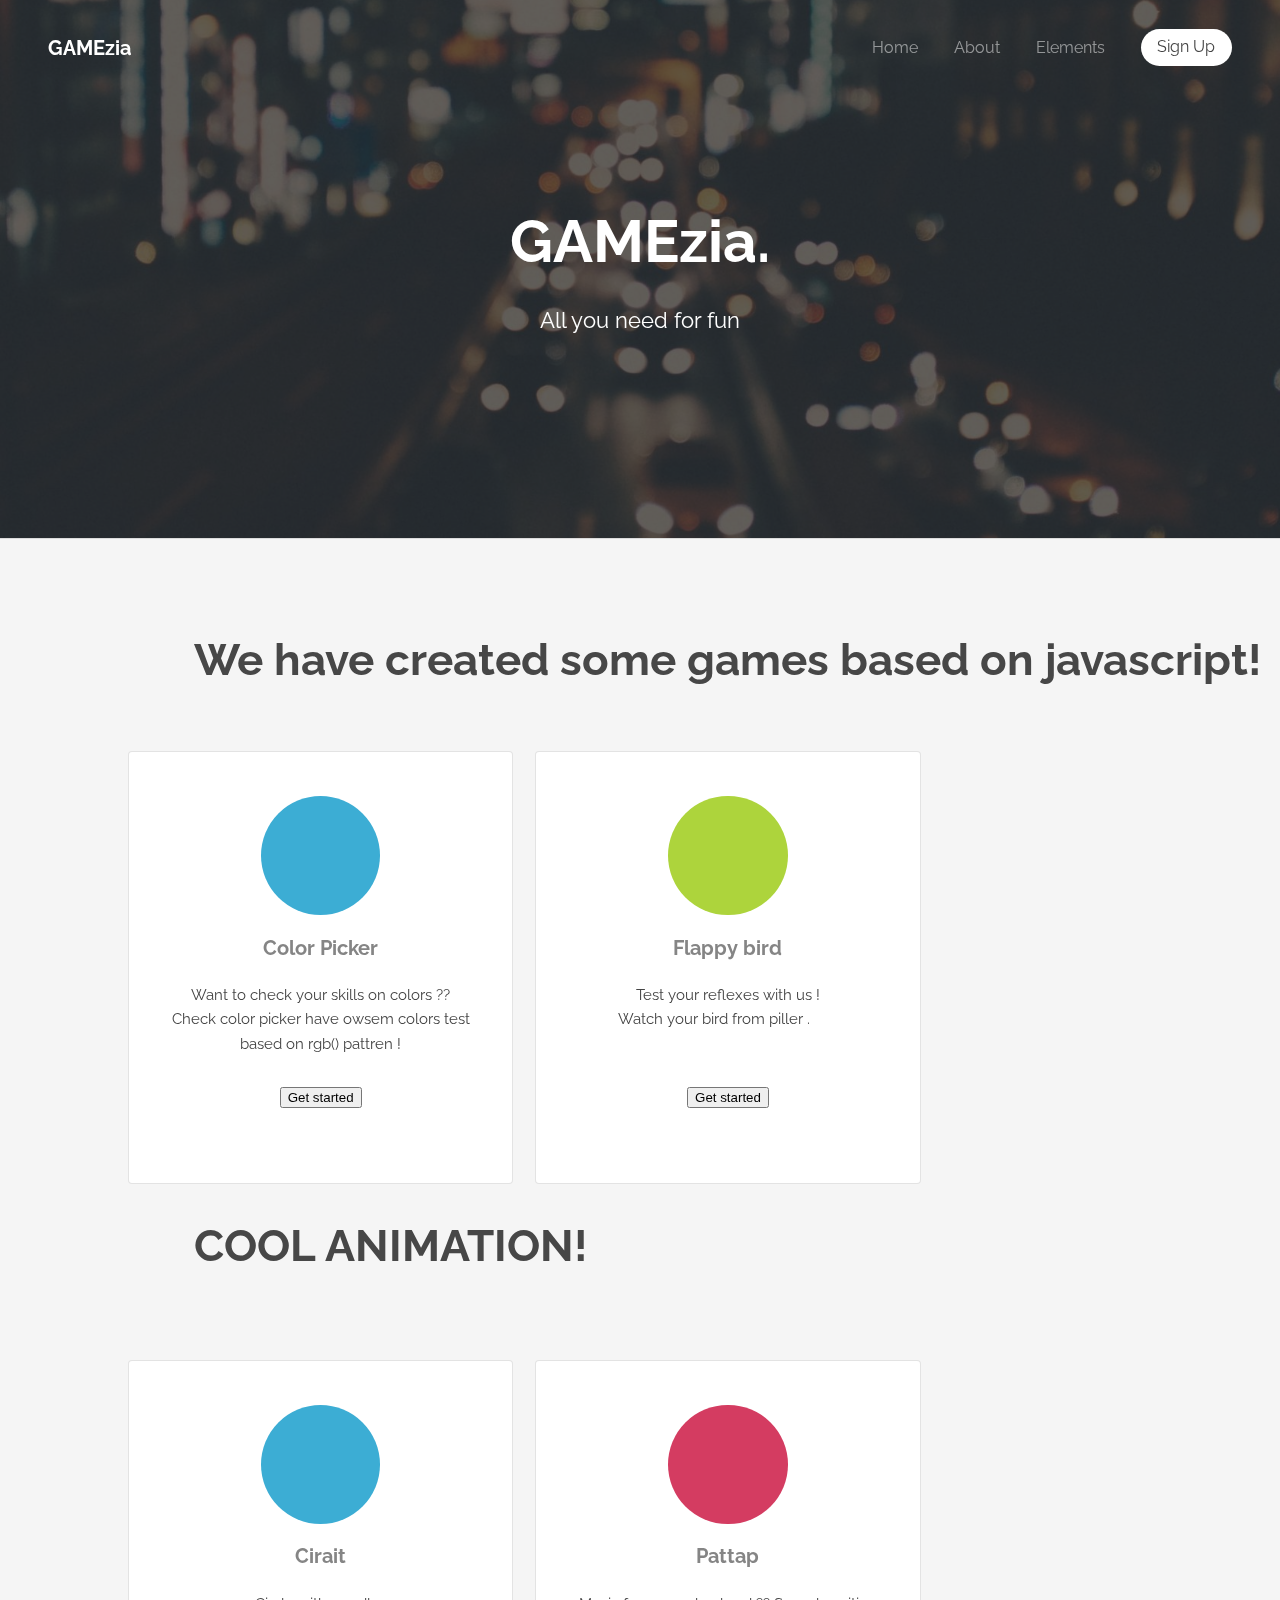
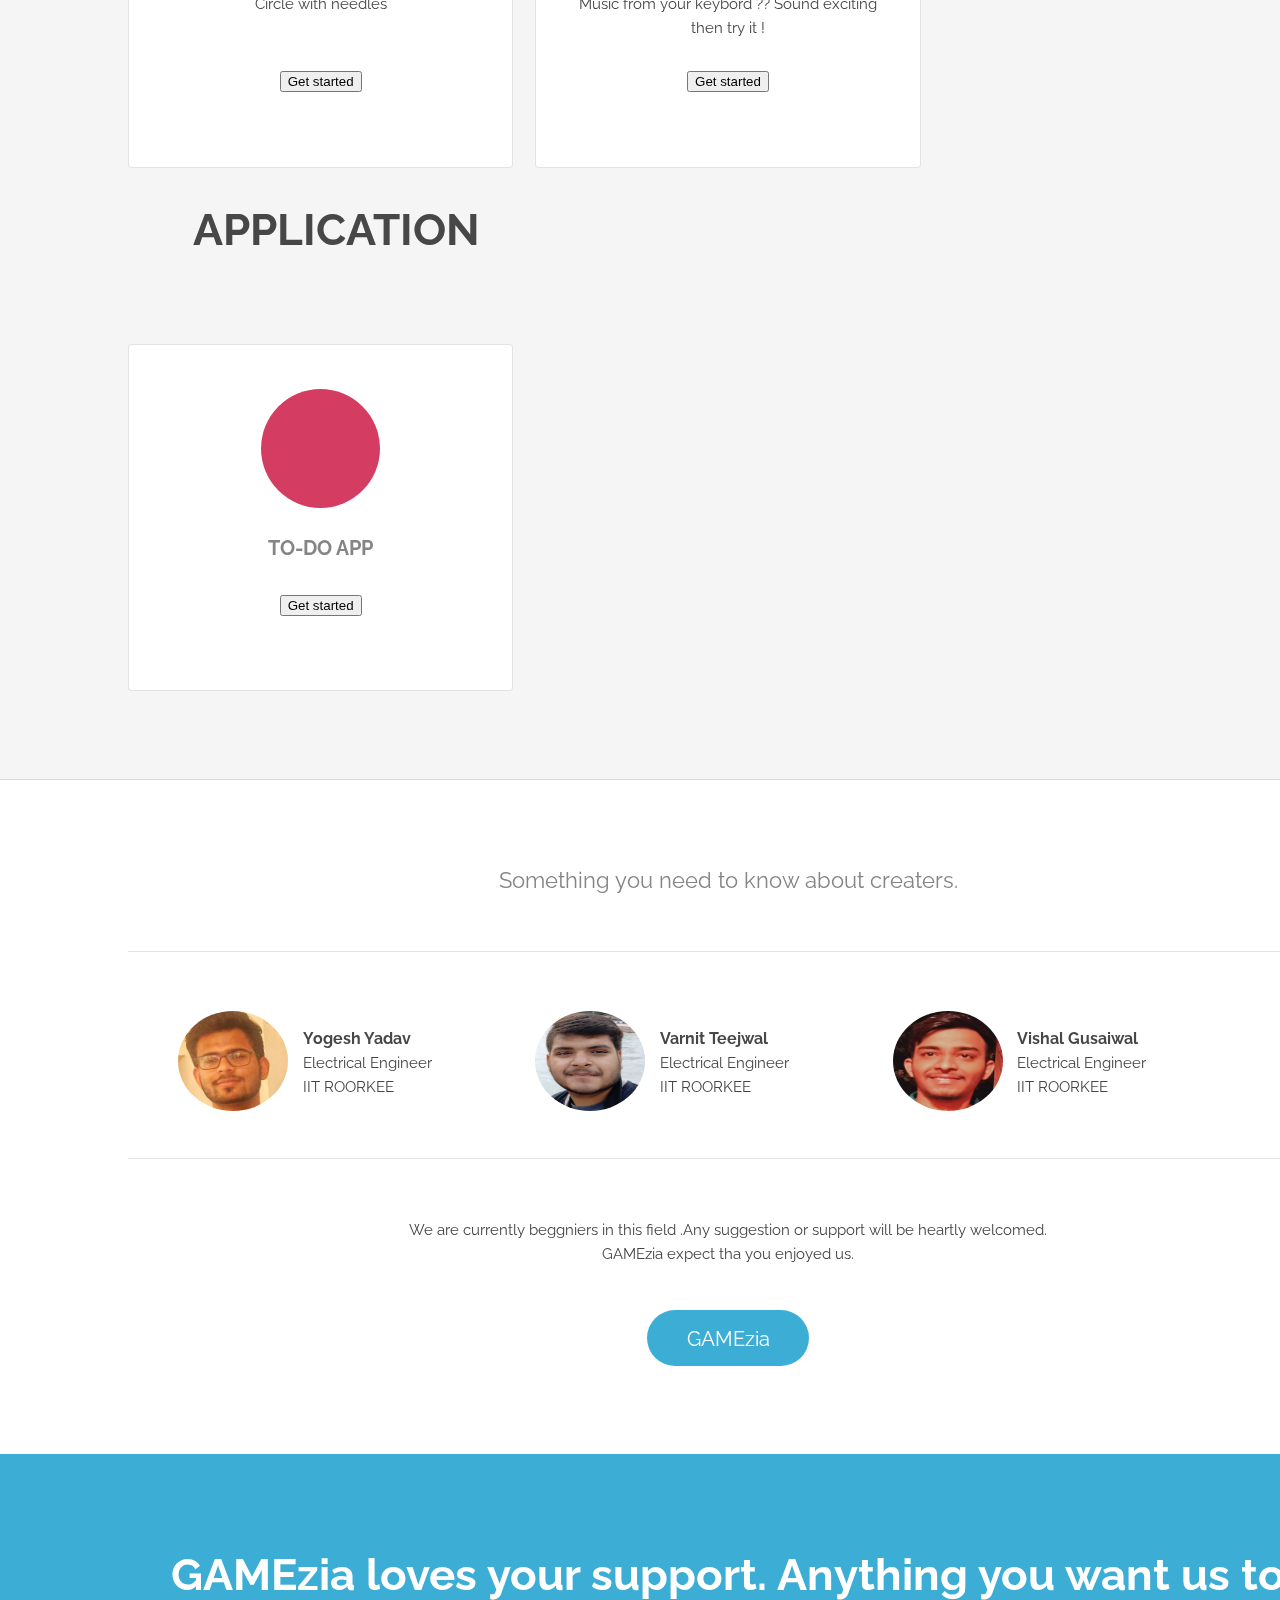
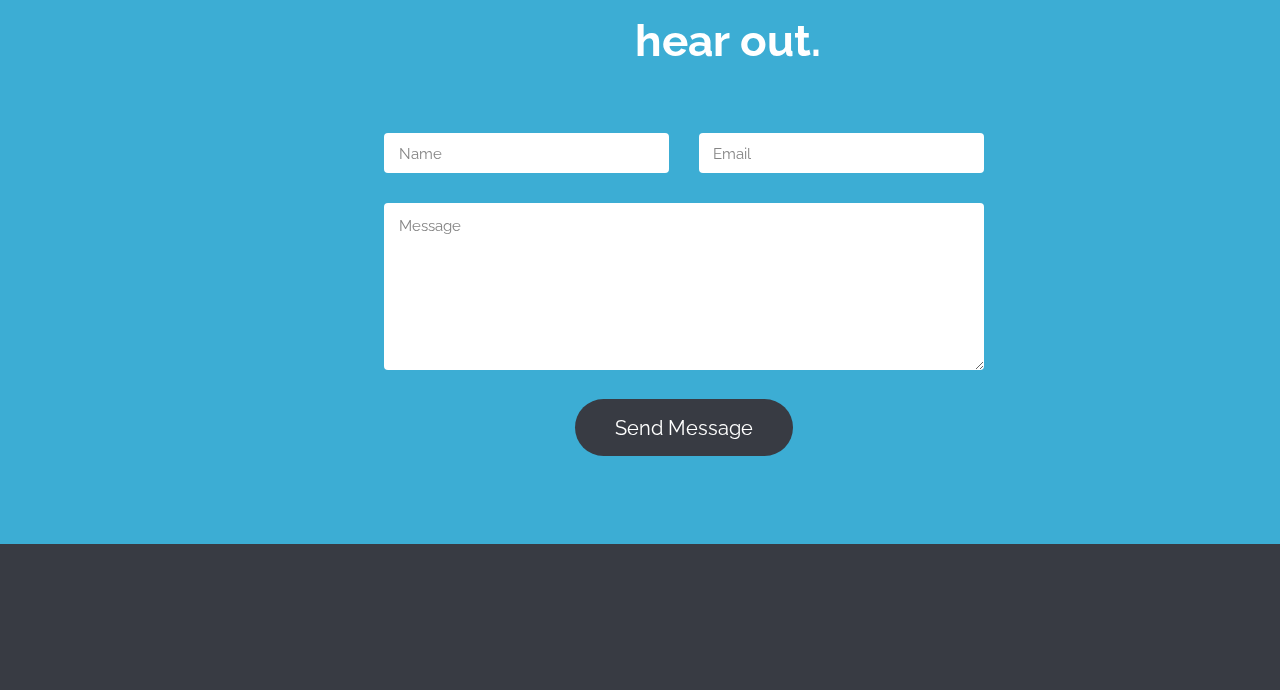
==== commit f6593a15: "Update index.html" ====
--- a/index.html
+++ b/index.html
@@ -169,7 +169,7 @@
 							 
 							<section class="3u$ 6u$(medium) 12u$(xsmall) profile">
 								<img style="width: 110px; height: 100px;align-content: center;" src="vishal.PNG" alt="" />
-								<h4>Vishal Guiswal</h4>
+								<h4>Vishal Gusaiwal</h4>
 								<p>Electrical Engineer <br>
 								IIT ROORKEE
 								</p>
